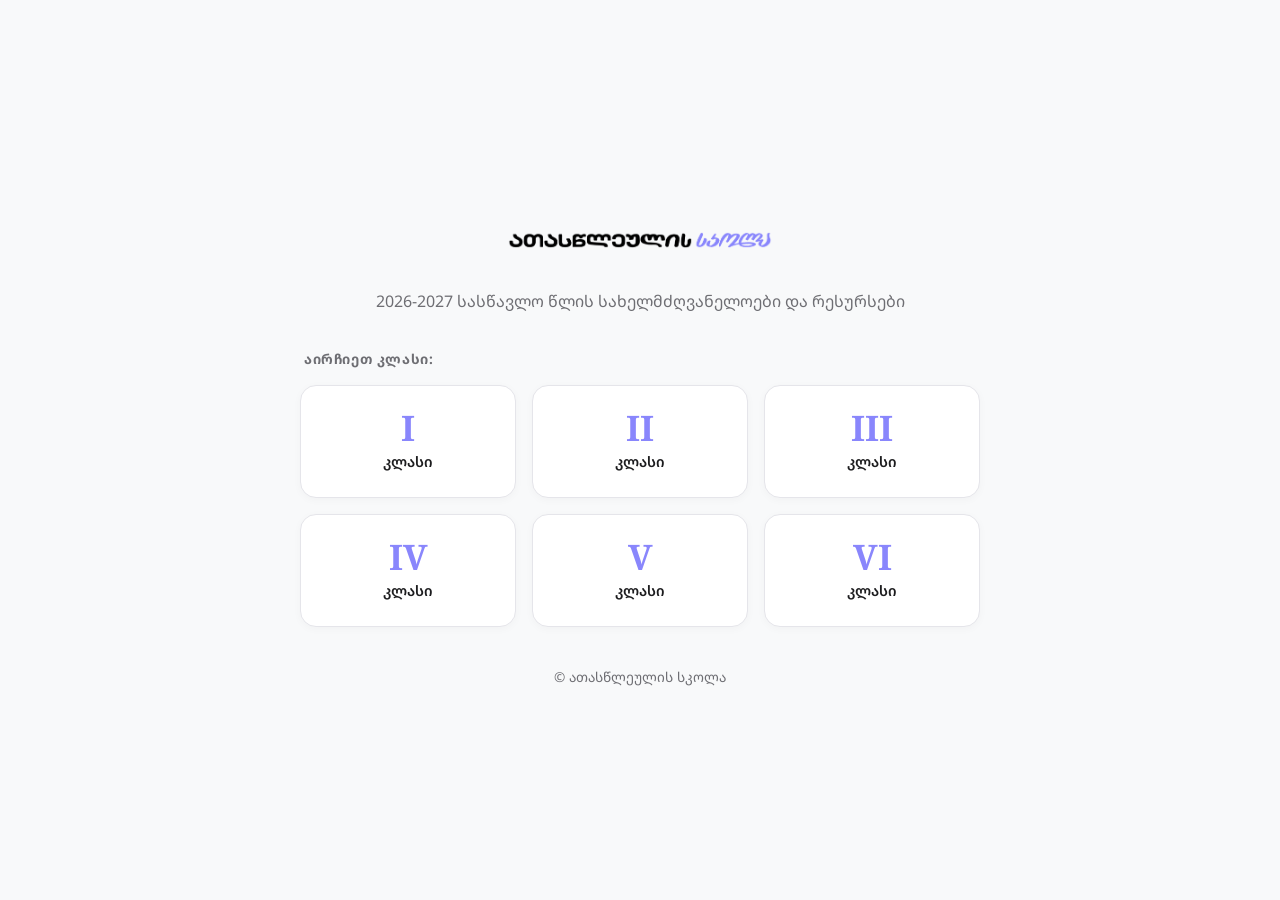
==== index.html @ 6ebc0c3c "Add files via upload" ====
<!DOCTYPE html>
<html lang="ka">
<head>
    <meta charset="UTF-8">
    <meta name="viewport" content="width=device-width, initial-scale=1.0">
    <title>ათასწლეულის სკოლა | სასკოლო რესურსები</title>
	<link rel="stylesheet" href="style.css">
	<script src="script.js"></script>
    <link rel="preconnect" href="https://fonts.googleapis.com">
    <link rel="preconnect" href="https://fonts.gstatic.com" crossorigin>
    <link href="https://fonts.googleapis.com/css2?family=Noto+Sans+Georgian:wght@400;500;600;700&family=Noto+Serif+Georgian:wght@600;700&display=swap" rel="stylesheet">
    
</head>
<body>

<div class="portal-container">
    <header>
	<a href="index.html">
        <img src="logo.png" alt="ათასწლეულის სკოლა" class="logo-placeholder" onerror="this.style.display='none'">
	</a>
	<p class="subtitle">2026-2027 სასწავლო წლის სახელმძღვანელოები და რესურსები</p>
    </header>

    <div class="grid-title">აირჩიეთ კლასი:</div>
    
    <div class="class-grid">
        <a href="grade1.html" class="class-card">
            <span class="class-number">I</span>
            <span class="class-label">კლასი</span>
        </a>
        <a href="grade2.html" class="class-card">
            <span class="class-number">II</span>
            <span class="class-label">კლასი</span>
        </a>
        <a href="grade3.html" class="class-card">
            <span class="class-number">III</span>
            <span class="class-label">კლასი</span>
        </a>
        <a href="grade4.html" class="class-card">
            <span class="class-number">IV</span>
            <span class="class-label">კლასი</span>
        </a>
        <a href="grade5.html" class="class-card">
            <span class="class-number">V</span>
            <span class="class-label">კლასი</span>
        </a>
        <a href="grade6.html" class="class-card">
            <span class="class-number">VI</span>
            <span class="class-label">კლასი</span>
        </a>
    </div>

    <footer>
        <p>© ათასწლეულის სკოლა</p>
    </footer>
</div>

</body>
</html>
---- style.css ----
:root {
            --primary: #8986FC;
            --primary-hover: #7370E5;
            --accent-yellow: #FFDB00;
            --accent-green: #53B953;
            --bg-base: #F8F9FA;
            --card-bg: #FFFFFF;
            --text-main: #1D1D1F;
            --text-muted: #6E6E73;
            --border-color: #E5E5EA;
            --radius: 12px;
        }

        * {
            box-sizing: border-box;
            margin: 0;
            padding: 0;
        }

        body {
            font-family: 'Noto Sans Georgian', -apple-system, BlinkMacSystemFont, sans-serif;
            background-color: var(--bg-base);
            color: var(--text-main);
            line-height: 1.5;
            padding: 24px 16px;
            display: flex;
            justify-content: center;
        }

        .container {
            width: 100%;
            max-width: 1000px;
        }

        header {
            text-align: center;
            margin-bottom: 24px;
        }

        .logo-placeholder {
            max-width: 300px;
            height: auto;
            margin-bottom: 12px;
        }

        h1 {
            font-family: 'Noto Serif Georgian', serif;
            font-size: 1.6rem;
            font-weight: 700;
            color: var(--text-main);
            margin-bottom: 6px;
        }

        p.subtitle {
            font-size: 1rem;
            color: var(--text-muted);
        }

        .progress-bar-container {
            background: var(--card-bg);
            border: 1px solid var(--border-color);
            border-radius: var(--radius);
            padding: 16px 20px;
            margin-bottom: 24px;
            display: flex;
            align-items: center;
            justify-content: space-between;
            gap: 16px;
            box-shadow: 0 2px 8px rgba(0, 0, 0, 0.04);
            position: sticky;
            top: 12px;
            z-index: 100;
        }

        .progress-text {
            font-weight: 600;
            font-size: 0.95rem;
            color: var(--text-main);
            white-space: nowrap;
        }

        .progress-track {
            width: 100%;
            height: 10px;
            background-color: #EBEBEE;
            border-radius: 5px;
            overflow: hidden;
        }

        .progress-fill {
            height: 100%;
            width: 0%;
            background-color: var(--accent-green);
            transition: width 0.3s ease;
        }

        .reset-btn {
            background: none;
            border: 1px solid var(--border-color);
            padding: 6px 12px;
            border-radius: 6px;
            font-size: 0.8rem;
            cursor: pointer;
            color: var(--text-muted);
            white-space: nowrap;
        }

        .reset-btn:hover {
            background-color: #F2F2F7;
            color: var(--text-main);
        }

        .section-title {
            font-family: 'Noto Serif Georgian', serif;
            font-size: 1.2rem;
            font-weight: 700;
            color: var(--text-main);
            margin: 32px 0 16px 0;
            display: flex;
            align-items: center;
            gap: 10px;
        }

        .section-title::before {
            content: '';
            display: inline-block;
            width: 6px;
            height: 20px;
            background-color: var(--primary);
            border-radius: 4px;
        }

        .table-card {
            background: var(--card-bg);
            border-radius: var(--radius);
            border: 1px solid var(--border-color);
            box-shadow: 0 2px 8px rgba(0, 0, 0, 0.04);
            overflow-x: auto;
            margin-bottom: 24px;
        }

        table {
            width: 100%;
            border-collapse: collapse;
            text-align: left;
            font-size: 0.92rem;
        }

        th, td {
            padding: 12px 14px;
            border-bottom: 1px solid var(--border-color);
            vertical-align: top;
        }

        th {
            background-color: #F2F2F7;
            font-weight: 600;
            color: var(--text-muted);
            white-space: nowrap;
        }

        tr.completed td {
            background-color: #F9FDF9;
            opacity: 0.65;
        }

        tr.completed td.item-title {
            text-decoration: line-through;
        }

        /* Checkbox styling */
        .check-col {
            width: 40px;
            text-align: center;
        }

        input[type="checkbox"] {
            appearance: none;
            -webkit-appearance: none;
            width: 20px;
            height: 20px;
            border: 2px solid var(--border-color);
            border-radius: 6px;
            cursor: pointer;
            position: relative;
            transition: all 0.2s ease;
            margin-top: 2px;
        }

        input[type="checkbox"]:checked {
            background-color: var(--accent-green);
            border-color: var(--accent-green);
        }

        input[type="checkbox"]:checked::after {
            content: '✓';
            position: absolute;
            color: white;
            font-size: 13px;
            font-weight: bold;
            top: -2px;
            left: 3px;
        }

        /* Image styling */
        .img-col {
            width: 70px;
        }

        .item-img {
            width: 54px;
            height: 54px;
            object-fit: cover;
            border-radius: 8px;
            border: 1px solid var(--border-color);
            background-color: #F8F9FA;
        }

        .bank-box, .notice-box {
            background-color: #F4F3FF;
            border: 1px solid var(--primary);
            border-radius: var(--radius);
            padding: 14px;
            margin-top: 10px;
            font-size: 0.88rem;
        }

        .bank-box strong {
            color: var(--primary-hover);
        }

        a {
            color: var(--primary);
            text-decoration: none;
            word-break: break-all;
        }

        a:hover {
            text-decoration: underline;
        }

        @media (max-width: 600px) {
            th, td {
                padding: 10px 8px;
                font-size: 0.85rem;
            }
            .img-col {
                width: 50px;
            }
            .item-img {
                width: 42px;
                height: 42px;
            }
        }
		/* ჩაკეცვა*/
.section-title.collapsible {
    cursor: pointer;
    user-select: none;
    display: flex;
    justify-content: space-between;
    align-items: center;
}

.section-title.collapsible:hover {
    color: var(--primary);
}

.toggle-icon {
    font-size: 0.8rem;
    transition: transform 0.3s ease;
}

/* ჩაკეცილი მდგომარეობა */
.section-title.collapsed .toggle-icon {
    transform: rotate(-90deg);
}

.section-content {
    transition: max-height 0.3s ease, opacity 0.3s ease;
}

.section-content.hidden {
    display: none;
}

.logo-placeholder {
    max-width: 300px;
    height: auto;
    margin-bottom: 12px;
    cursor: pointer;
}
:root {
            --primary: #8986FC;
            --primary-hover: #7370E5;
            --accent-yellow: #FFDB00;
            --accent-green: #53B953;
            --bg-base: #F8F9FA;
            --card-bg: #FFFFFF;
            --text-main: #1D1D1F;
            --text-muted: #6E6E73;
            --border-color: #E5E5EA;
            --radius: 16px;
        }

        * {
            box-sizing: border-box;
            margin: 0;
            padding: 0;
        }

        body {
            font-family: 'Noto Sans Georgian', -apple-system, BlinkMacSystemFont, sans-serif;
            background-color: var(--bg-base);
            color: var(--text-main);
            line-height: 1.5;
            min-height: 100vh;
            padding: 40px 16px;
            display: flex;
            justify-content: center;
            align-items: center;
        }

        .portal-container {
            width: 100%;
            max-width: 680px;
            text-align: center;
        }

        header {
            margin-bottom: 36px;
        }

        .logo-placeholder {
            max-width: 300px;
            height: auto;
            margin-bottom: 16px;
        }

        h1 {
            font-family: 'Noto Serif Georgian', serif;
            font-size: 1.8rem;
            font-weight: 700;
            color: var(--text-main);
            margin-bottom: 8px;
        }

        p.subtitle {
            font-size: 1rem;
            color: var(--text-muted);
        }

        .grid-title {
            font-size: 0.85rem;
            font-weight: 700;
            text-transform: uppercase;
            letter-spacing: 0.6px;
            color: var(--text-muted);
            margin-bottom: 16px;
            text-align: left;
            padding-left: 4px;
        }

        .class-grid {
            display: grid;
            grid-template-columns: repeat(3, 1fr);
            gap: 16px;
        }

        .class-card {
            background: var(--card-bg);
            border: 1.5px solid var(--border-color);
            border-radius: var(--radius);
            padding: 24px 16px;
            text-decoration: none;
            color: var(--text-main);
            display: flex;
            flex-direction: column;
            align-items: center;
            justify-content: center;
            transition: all 0.25 ease;
            box-shadow: 0 2px 8px rgba(0, 0, 0, 0.03);
            position: relative;
            overflow: hidden;
        }

        .class-card::before {
            content: '';
            position: absolute;
            top: 0;
            left: 0;
            width: 100%;
            height: 4px;
            background-color: var(--primary);
            opacity: 0;
            transition: opacity 0.2s ease;
        }

        .class-card:hover {
            border-color: var(--primary);
            transform: translateY(-2px);
            box-shadow: 0 8px 20px rgba(137, 134, 252, 0.15);
        }

        .class-card:hover::before {
            opacity: 1;
        }

        .class-number {
            font-family: 'Noto Serif Georgian', serif;
            font-size: 2.2rem;
            font-weight: 700;
            color: var(--primary);
            line-height: 1;
            margin-bottom: 6px;
        }

        .class-label {
            font-size: 0.9rem;
            font-weight: 600;
            color: var(--text-main);
        }

        footer {
            margin-top: 40px;
            font-size: 0.85rem;
            color: var(--text-muted);
        }

        @media (max-width: 520px) {
            .class-grid {
                grid-template-columns: repeat(2, 1fr);
                gap: 12px;
            }
            .class-card {
                padding: 20px 12px;
            }
            .class-number {
                font-size: 1.8rem;
            }
        }
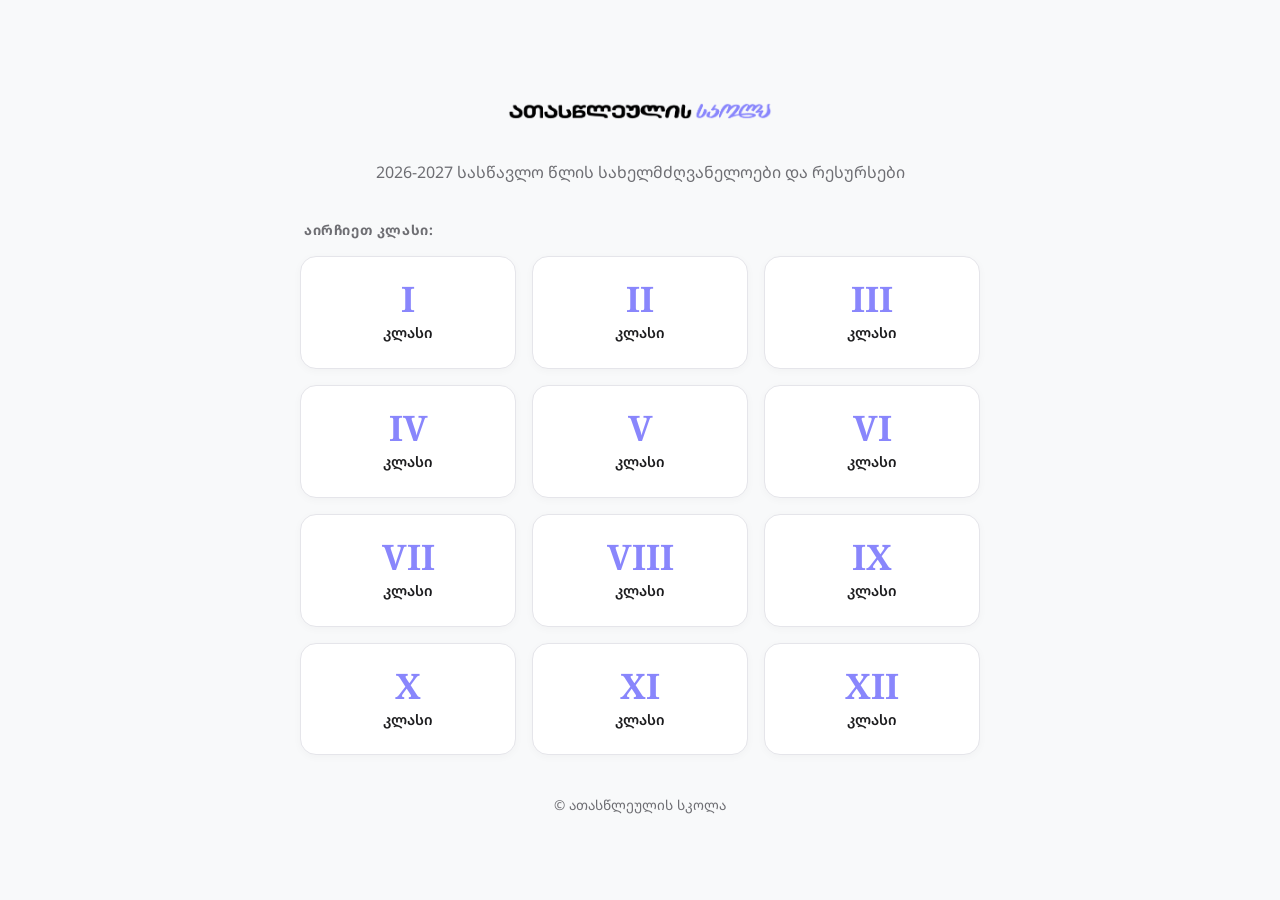
==== commit 0165a7a3: "Update index.html" ====
--- a/index.html
+++ b/index.html
@@ -48,6 +48,30 @@
             <span class="class-number">VI</span>
             <span class="class-label">კლასი</span>
         </a>
+		<a href="grade7.html" class="class-card">
+            <span class="class-number">VII</span>
+            <span class="class-label">კლასი</span>
+        </a>
+        <a href="grade8.html" class="class-card">
+            <span class="class-number">VIII</span>
+            <span class="class-label">კლასი</span>
+        </a>
+        <a href="grade9.html" class="class-card">
+            <span class="class-number">IX</span>
+            <span class="class-label">კლასი</span>
+        </a>
+        <a href="grade10.html" class="class-card">
+            <span class="class-number">X</span>
+            <span class="class-label">კლასი</span>
+        </a>
+        <a href="grade11.html" class="class-card">
+            <span class="class-number">XI</span>
+            <span class="class-label">კლასი</span>
+        </a>
+        <a href="grade12.html" class="class-card">
+            <span class="class-number">XII</span>
+            <span class="class-label">კლასი</span>
+        </a>
     </div>
 
     <footer>
@@ -56,4 +80,4 @@
 </div>
 
 </body>
-</html>+</html>
--- a/style.css
+++ b/style.css
@@ -438,4 +438,4 @@
             .class-number {
                 font-size: 1.8rem;
             }
-        }+        }
